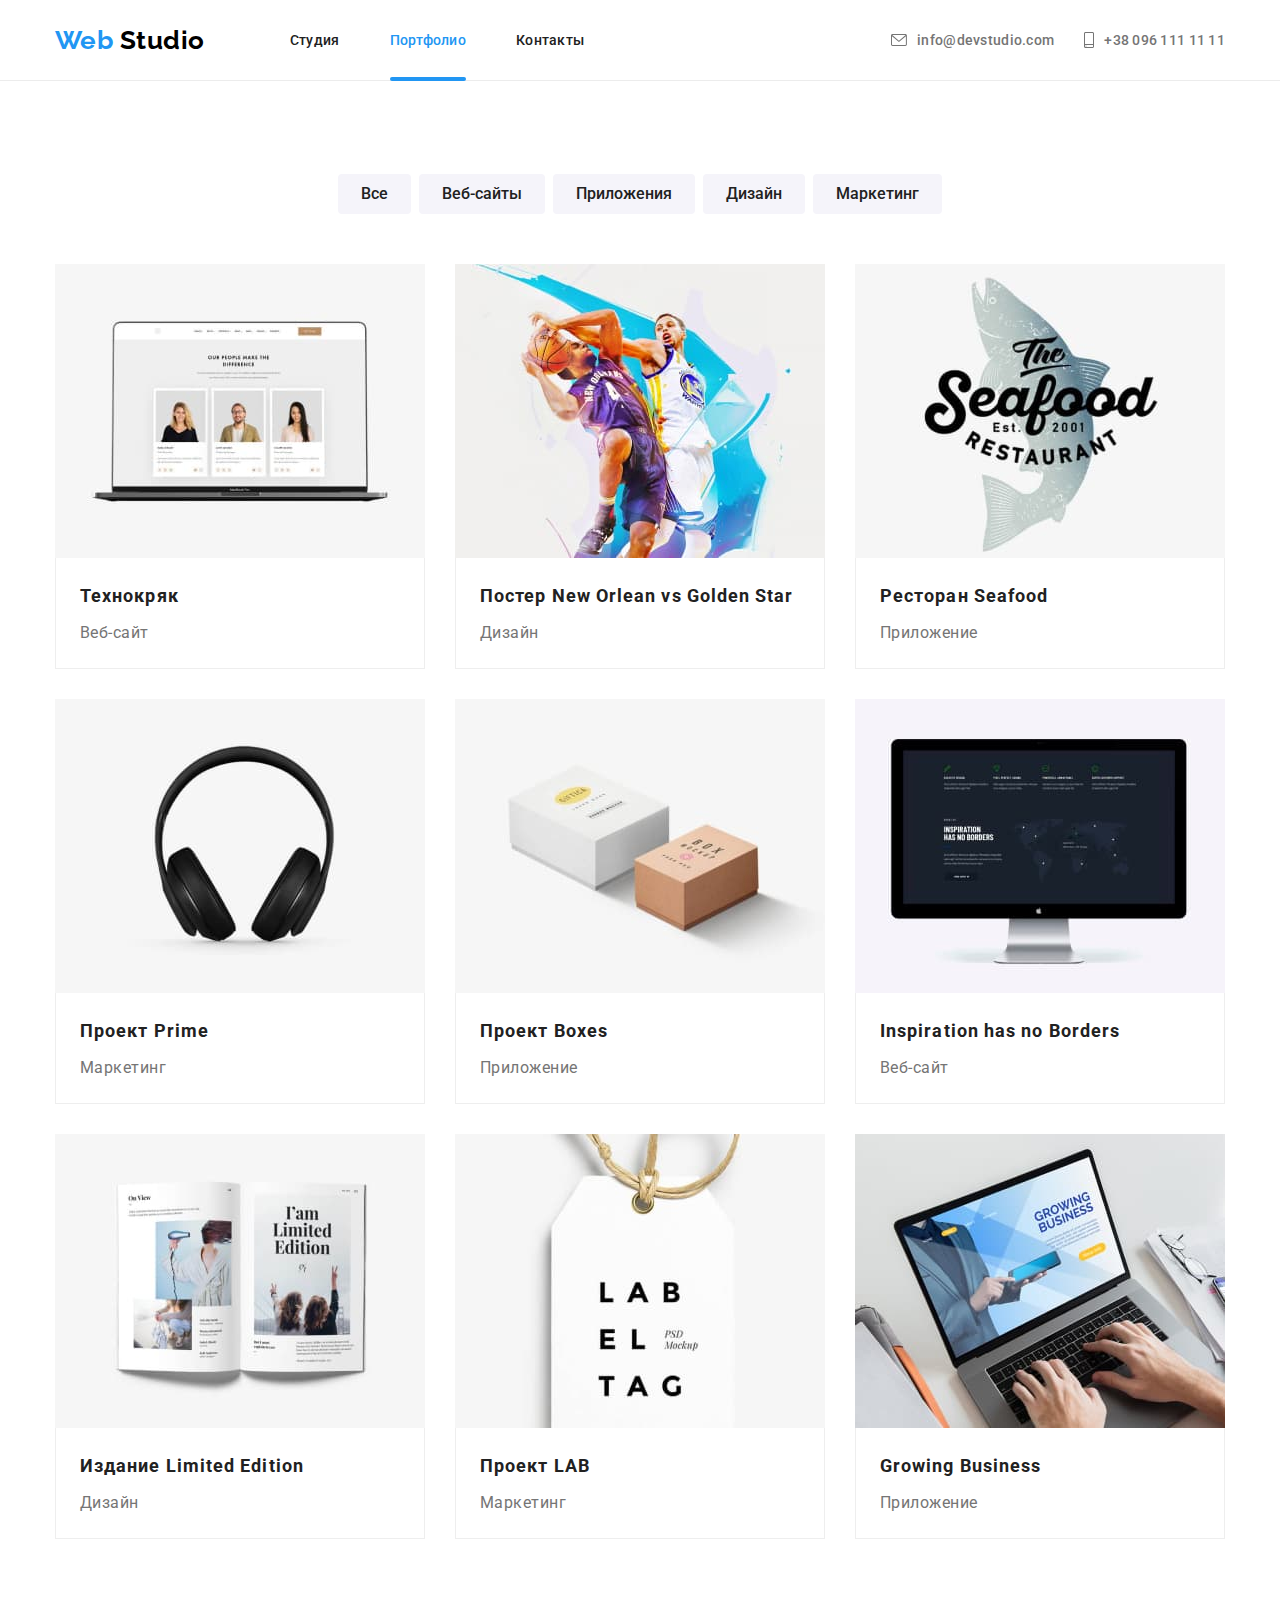
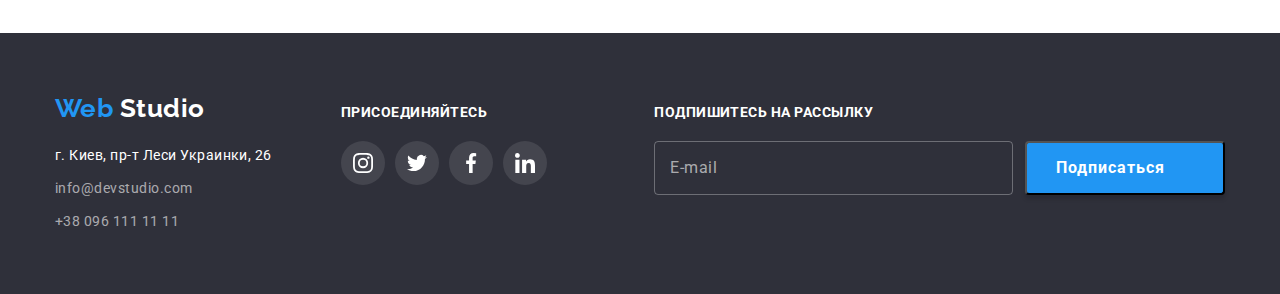
==== portfolio.html @ e3953357 "1" ====
<!DOCTYPE html>
<html lang="ru">
    <head>
        <meta charset="UTF-8" />
        <meta name="viewport" content="width=device-width, initial-scale=1.0" />
        <title>Portfolio</title>
        <link href="https://fonts.googleapis.com/css2?family=Raleway:wght@700&family=Roboto:wght@400;500;700;900&display=swap" rel="stylesheet" />
        <link rel="stylesheet" href="./css/normalize.css" />
        <link rel="stylesheet" href="./css/styles.css" />
        <link rel="stylesheet" href="./css/portfolio.css" />
    </head>
    <body>
        <header>
            <div class="container page-header">
                <nav class="header-nav">
                    <a href="./" class="logo"> <span>Web </span>Studio</a>
                    <ul class="site-nav list">
                        <li class="item"><a href="./index.html" class="link">Студия</a></li>
                        <li class="item"><a href="./portfolio.html" class="link current">Портфолио</a></li>
                        <li class="item"><a href="#" class="link">Контакты</a></li>
                    </ul>
                </nav>
                <ul class="contacts list">
                    <li class="contacts item">
                        <a href="mailto:info@devstudio.com" class="link" target="_blank" rel="noopener noreferrer">
                            <svg class="contacts-icon envelope">
                                <use href="./images/sprite.svg#icon-envelope"></use>
                            </svg>
                            info@devstudio.com
                        </a>
                    </li>
                    <li class="contacts item">
                        <a href="tel:+380961111111" class="link" target="_blank" rel="noopener noreferrer">
                            <svg class="contacts-icon smartphone">
                                <use href="./images/sprite.svg#icon-smartphone"></use>
                            </svg>
                            +38 096 111 11 11
                        </a>
                    </li>
                </ul>
            </div>
        </header>
        <main>
            <section class="portfolio container">
                <h1 hidden class="visually-hidden">Портфолио</h1>
                <!-- Фильтр -->
                <ul class="portfolio-filter list">
                    <li class="item"><button type="button" class="btn">Все</button></li>
                    <li class="item"><button type="button" class="btn">Веб-сайты</button></li>
                    <li class="item"><button type="button" class="btn">Приложения</button></li>
                    <li class="item"><button type="button" class="btn">Дизайн</button></li>
                    <li class="item"><button type="button" class="btn">Маркетинг</button></li>
                </ul>
                <!-- Карточки -->
                <ul class="portolio-list list">
                    <li class="portfolio-projects">
                        <a href="" target="_blank" rel="noopener noreferrer">
                            <div class="projects-thumb">
                                <img src="./images/project1.jpg" alt="Ноутбук" width="370" height="294" />
                                <p class="overlay">
                                    Технокряк это современная площадка распространения коронавируса. Компании используют эту платформу для цифрового шпионажа и атак на защищённые сервера конкурентов.
                                </p>
                            </div>
                            <div class="portfolio-projects-desc">
                                <h2 class="projects-title">Технокряк</h2>
                                <p class="projects-subtitle">Веб-сайт</p>
                            </div>
                        </a>
                    </li>
                    <li class="portfolio-projects">
                        <a href="" target="_blank" rel="noopener noreferrer">
                            <div class="projects-thumb">
                                <img src="./images/project2.jpg" alt="Постер Баскетбол" width="370" height="294" />
                                <p class="overlay">
                                    Технокряк это современная площадка распространения коронавируса. Компании используют эту платформу для цифрового шпионажа и атак на защищённые сервера конкурентов.
                                </p>
                            </div>
                            <div class="portfolio-projects-desc">
                                <h2 class="projects-title">Постер New Orlean vs Golden Star</h2>
                                <p class="projects-subtitle">Дизайн</p>
                            </div>
                        </a>
                    </li>
                    <li class="portfolio-projects">
                        <a href="" target="_blank" rel="noopener noreferrer">
                            <div class="projects-thumb">
                                <img src="./images/project3.jpg" alt="Рестран рыбный" width="370" height="294" />
                                <p class="overlay">
                                    Технокряк это современная площадка распространения коронавируса. Компании используют эту платформу для цифрового шпионажа и атак на защищённые сервера конкурентов.
                                </p>
                            </div>
                            <div class="portfolio-projects-desc">
                                <h2 class="projects-title">Ресторан Seafood</h2>
                                <p class="projects-subtitle">Приложение</p>
                            </div>
                        </a>
                    </li>
                    <li class="portfolio-projects">
                        <a href="" target="_blank" rel="noopener noreferrer">
                            <div class="projects-thumb">
                                <img src="./images/project4.jpg" alt="Наушники" width="370" height="294" />
                                <p class="overlay">
                                    Технокряк это современная площадка распространения коронавируса. Компании используют эту платформу для цифрового шпионажа и атак на защищённые сервера конкурентов.
                                </p>
                            </div>
                            <div class="portfolio-projects-desc">
                                <h2 class="projects-title">Проект Prime</h2>
                                <p class="projects-subtitle">Маркетинг</p>
                            </div>
                        </a>
                    </li>
                    <li class="portfolio-projects">
                        <a href="" target="_blank" rel="noopener noreferrer">
                            <div class="projects-thumb">
                                <img src="./images/project5.jpg" alt="Две коробки" width="370" height="294" />
                                <p class="overlay">
                                    Технокряк это современная площадка распространения коронавируса. Компании используют эту платформу для цифрового шпионажа и атак на защищённые сервера конкурентов.
                                </p>
                            </div>
                            <div class="portfolio-projects-desc">
                                <h2 class="projects-title">Проект Boxes</h2>
                                <p class="projects-subtitle">Приложение</p>
                            </div>
                        </a>
                    </li>
                    <li class="portfolio-projects">
                        <a href="" target="_blank" rel="noopener noreferrer">
                            <div class="projects-thumb">
                                <img src="./images/project6.jpg" alt="Монитор с темной заставкой" width="370" height="294" />
                                <p class="overlay">
                                    Технокряк это современная площадка распространения коронавируса. Компании используют эту платформу для цифрового шпионажа и атак на защищённые сервера конкурентов.
                                </p>
                            </div>
                            <div class="portfolio-projects-desc">
                                <h2 class="projects-title">Inspiration has no Borders</h2>
                                <p class="projects-subtitle">Веб-сайт</p>
                            </div>
                        </a>
                    </li>
                    <li class="portfolio-projects">
                        <a href="" target="_blank" rel="noopener noreferrer">
                            <div class="projects-thumb">
                                <img src="./images/project7.jpg" alt="Развернутая книга" width="370" height="294" />
                                <p class="overlay">
                                    Технокряк это современная площадка распространения коронавируса. Компании используют эту платформу для цифрового шпионажа и атак на защищённые сервера конкурентов.
                                </p>
                            </div>
                            <div class="portfolio-projects-desc">
                                <h2 class="projects-title">Издание Limited Edition</h2>
                                <p class="projects-subtitle">Дизайн</p>
                            </div>
                        </a>
                    </li>
                    <li class="portfolio-projects">
                        <a href="" target="_blank" rel="noopener noreferrer">
                            <div class="projects-thumb">
                                <img src="./images/project8.jpg" alt="Бирка" width="370" height="294" />
                                <p class="overlay">
                                    Технокряк это современная площадка распространения коронавируса. Компании используют эту платформу для цифрового шпионажа и атак на защищённые сервера конкурентов.
                                </p>
                            </div>
                            <div class="portfolio-projects-desc">
                                <h2 class="projects-title">Проект LAB</h2>
                                <p class="projects-subtitle">Маркетинг</p>
                            </div>
                        </a>
                    </li>
                    <li class="portfolio-projects">
                        <a href="" target="_blank" rel="noopener noreferrer">
                            <div class="projects-thumb">
                                <img src="./images/project9.jpg" alt="Ноутбук" width="370" height="294" />
                                <p class="overlay">
                                    Технокряк это современная площадка распространения коронавируса. Компании используют эту платформу для цифрового шпионажа и атак на защищённые сервера конкурентов.
                                </p>
                            </div>
                            <div class="portfolio-projects-desc">
                                <h2 class="projects-title">Growing Business</h2>
                                <p class="projects-subtitle">Приложение</p>
                            </div>
                        </a>
                    </li>
                </ul>
            </section>
        </main>

        <!-- Футер -->
        <footer class="footer">
            <div class="footer-flexbox container">
                <div class="footer-block-contacts">
                    <div class="footer-address-contacts">
                        <a href="./" class="logo logo-footer"> <span>Web </span>Studio</a>
                        <address class="address">
                            <ul class="list">
                                <li class="address-item">г. Киев, пр-т Леси Украинки, 26</li>
                                <li class="address-contacts">
                                    <a href="mailto:info@devstudio.com" class="link" target="_blank" rel="noopener noreferrer">
                                        info@devstudio.com
                                    </a>
                                </li>
                                <li class="address-contacts">
                                    <a href="tel:+380961111111" class="link" target="_blank" rel="noopener noreferrer">
                                        +38 096 111 11 11
                                    </a>
                                </li>
                            </ul>
                        </address>
                    </div>
                    <div class="footer-social-contacts">
                        <p>
                            <b class="call-to-activity">Присоединяйтесь</b>
                        </p>
                        <ul class="footer-social-icons-list list">
                            <li class="footer-social-icons-item">
                                <a href="#" class="footer-social-icons-link" target="_blank" rel="noopener noreferrer" aria-label="ссылка на Инстаграм">
                                    <svg class="footer-social-icon" width="20" height="20">
                                        <use href="./images/sprite.svg#icon-instagram"></use>
                                    </svg>
                                </a>
                            </li>
                            <li class="footer-social-icons-item">
                                <a href="#" class="footer-social-icons-link" target="_blank" rel="noopener norefferer" aria-label="ссылка на Твиттер">
                                    <svg class="footer-social-icon" width="20" height="20">
                                        <use href="./images/sprite.svg#icon-twitter"></use>
                                    </svg>
                                </a>
                            </li>
                            <li class="footer-social-icons-item">
                                <a href="#" class="footer-social-icons-link" target="_blank" rel="noopener norefferer" aria-label="ссылка на Фейсбук">
                                    <svg class="footer-social-icon" width="20" height="20">
                                        <use href="./images/sprite.svg#icon-facebook"></use>
                                    </svg>
                                </a>
                            </li>
                            <li class="footer-social-icons-item">
                                <a href="#" class="footer-social-icons-link" target="_blank" rel="noopener norefferer" aria-label="ссылка на Линкэдин">
                                    <svg class="footer-social-icon" width="20" height="20">
                                        <use href="./images/sprite.svg#icon-linkedin"></use>
                                    </svg>
                                </a>
                            </li>
                        </ul>
                    </div>
                </div>
                <div class="footer-form">
                    <p>
                        <b class="call-to-activity">Подпишитесь на рассылку</b>
                    </p>
                    <div class="input-form">
                        <div class="email-input">E-mail</div>
                        <button type="button" class="btn-footer">Подписаться</button>
                    </div>
                </div>
            </div>
        </footer>
    </body>
</html>
---- css/styles.css ----
:root {
    --primary-title-color: #212121;
    --primary-text-color: #757575;
    --accept-color: #2196f3;
    --white-color: #ffffff;
    --black-color: #000000;
    --footer-bg-color: #2f303a;
    --footer-text-color: rgba(255, 255, 255, 0.6);
}

html {
    box-sizing: border-box;
}

*,
*::before,
*::after {
    box-sizing: inherit;
}

body {
    font-family: 'Roboto', sans-serif;
    letter-spacing: 0.03em;
}

/* Утилиты */
a {
    display: block;
    text-decoration: none;
}

address {
    font-style: normal;
}

img {
    display: block;
}

.list {
    list-style: none;
    padding: 0;
    margin: 0;
}

.container {
    width: 1200px;
    margin-right: auto;
    margin-left: auto;
    padding-right: 15px;
    padding-left: 15px;
}

.visually-hidden {
    position: absolute !important;
    clip: rect(1px 1px 1px 1px);
    clip: rect(1px, 1px, 1px, 1px);
    padding: 0 !important;
    border: 0 !important;
    height: 1px !important;
    width: 1px !important;
    overflow: hidden;
}

/* Header */

header {
    border-bottom: 1px solid #ececec;
}

.page-header {
    display: flex;
    align-items: center;
}

.header-nav {
    display: flex;
    align-items: center;
}

.logo {
    font-family: 'Raleway', sans-serif;
    font-weight: 700;
    font-size: 26px;
    line-height: 1.192;
    color: var(--black-color);
}

.logo span {
    color: var(--accept-color);
}

.site-nav {
    display: flex;
    margin-left: 85px;
}

.site-nav .item:not(:last-child) {
    margin-right: 50px;
}

.site-nav .link {
    padding-top: 32px;
    padding-bottom: 32px;

    font-weight: 500;
    font-size: 14px;
    line-height: 1.143;
    letter-spacing: 0.02em;
    color: var(--primary-title-color);

    transition: color 250ms cubic-bezier(0.4, 0, 0.2, 1);
}

.site-nav .current {
    position: relative;
    color: var(--accept-color);
}

.site-nav .current::after {
    position: absolute;
    bottom: -1px;
    display: block;
    content: ' ';
    border-radius: 2px;
    width: 100%;
    height: 4px;
    background: var(--accept-color);
}

.site-nav .link:hover,
.site-nav .link:focus {
    color: var(--accept-color);
}

.contacts {
    display: flex;
    margin-left: auto;
}

.contacts .item + .item {
    margin-left: 30px;
}

.contacts .link {
    display: flex;
    align-items: center;
    font-weight: 500;
    font-size: 14px;
    line-height: 1.143;
    letter-spacing: 0.02em;
    color: #757575;

    transition: color 250ms cubic-bezier(0.4, 0, 0.2, 1);
}

.contacts-icon {
    margin-right: 10px;
    fill: currentColor;
}

.contacts-icon.envelope {
    width: 16px;
    height: 12px;
}

.contacts-icon.smartphone {
    width: 10px;
    height: 16px;
}

.contacts .link:hover,
.contacts .link:focus {
    color: var(--accept-color);
}

/* Футер */
.footer {
    background-color: #2f303a;
    color: var(--white-color);
}

.footer-flexbox {
    display: flex;
    justify-content: space-between;
    align-items: baseline;
    padding-top: 60px;
    padding-bottom: 60px;
}

.footer-block-contacts {
    display: flex;
    align-items: baseline;
}

.logo-footer {
    margin-bottom: 20px;
    color: var(--white-color);
}

.address > .list {
    font-weight: 400;
    font-size: 14px;
    line-height: 1.714;
}

.address-contacts .link {
    margin-top: 9px;
    color: var(--footer-text-color);

    transition: color 250ms cubic-bezier(0.4, 0, 0.2, 1);
}

.address-contacts .link:hover,
.address-contacts .link:focus {
    color: var(--accept-color);
}

.footer-social-contacts {
    margin-left: 69px;
}

.footer p {
    margin-top: 0;
    margin-bottom: 20px;
}

.call-to-activity {
    font-weight: 700;
    font-size: 14px;
    line-height: 1.143;
    text-transform: uppercase;
}

.footer-social-icons-list {
    display: flex;
    justify-content: center;
}
.footer-social-icons-link {
    display: flex;
    justify-content: center;
    align-items: center;
    width: 44px;
    height: 44px;
    border-radius: 50%;
    color: var(--white-color);
    background-color: rgba(255, 255, 255, 0.1);

    transition: background-color 250ms cubic-bezier(0.4, 0, 0.2, 1);
}

.footer-social-icons-item:not(:last-child) {
    margin-right: 10px;
}

.footer-social-icons-link:hover,
.footer-social-icons-link:focus {
    background-color: var(--accept-color);
}

.footer-social-icon {
    fill: currentColor;
}

.input-form {
    display: flex;
}

.email-input {
    display: flex;
    align-items: center;
    border-radius: 4px;
    padding: 15px 295px 16px 15px;
    margin-right: 12px;
    font-weight: 400;
    font-size: 16px;
    line-height: 1.25;
    color: var(--footer-text-color);
    border: 1px solid rgba(255, 255, 255, 0.3);
}

.btn-footer {
    display: flex;
    align-items: center;
    min-width: 200px;
    min-height: 50px;
    padding: 10px 28px 10px 29px;
    border-radius: 4px;

    font-weight: 700;
    font-size: 16px;
    line-height: 1.875;
    text-align: center;
    letter-spacing: 0.06em;
    color: var(--white-color);
    background: var(--accept-color);
    box-shadow: 0px 4px 4px rgba(0, 0, 0, 0.15);
    cursor: pointer;
}


.icon-logo-thumb {
    justify-content: center;
    align-items: center;
    fill: white;
    margin-left: 10px;
}
---- css/portfolio.css ----
.portfolio {
    margin-top: 93px;
    margin-bottom: 94px;
}

/* Фильтр */
.portfolio-filter {
    display: flex;
    justify-content: center;
    margin-bottom: 50px;
}

.portfolio-filter .item:not(:last-child) {
    margin-right: 8px;
}

.btn {
    border: 1px solid transparent;
    border-radius: 4px;
    padding: 6px 22px;

    font-weight: 500;
    font-size: 16px;
    line-height: 1.625;
    text-align: center;
    color: var(--primary-title-color);
    background-color: #f5f4fa;
    cursor: pointer;

    transition: color 250ms cubic-bezier(0.4, 0, 0.2, 1), background-color 250ms cubic-bezier(0.4, 0, 0.2, 1), box-shadow 250ms cubic-bezier(0.4, 0, 0.2, 1);
}

.btn:hover,
.btn:focus {
    background-color: var(--accept-color);
    color: var(--white-color);
    box-shadow: 0px 3px 1px rgba(0, 0, 0, 0.1), 0px 1px 2px rgba(0, 0, 0, 0.08), 0px 2px 2px rgba(0, 0, 0, 0.12);
}

/* Карточки */

img {
    display: block;
    max-width: 100%;
    height: auto;
}

.portolio-list {
    display: flex;
    flex-wrap: wrap;
}

.list > .portfolio-projects:not(:nth-child(3n)) {
    margin-right: 30px;
}

.list > .portfolio-projects:not(:nth-last-child(-n + 3)) {
    margin-bottom: 30px;
}

.portfolio-projects {
    width: 370px;

    transition: box-shadow 250ms cubic-bezier(0.4, 0, 0.2, 1);
}

.portfolio-projects:hover,
.portfolio-projects:focus {
    box-shadow: 0px 1px 1px rgba(0, 0, 0, 0.12), 0px 4px 4px rgba(0, 0, 0, 0.06), 1px 4px 6px rgba(0, 0, 0, 0.16);
}

.projects-thumb {
    position: relative;
    overflow: hidden;
}

.portfolio-projects-desc {
    padding: 20px 24px;
    background-color: var(--white-color);
    border-right: 1px solid #eeeeee;
    border-bottom: 1px solid #eeeeee;
    border-left: 1px solid #eeeeee;
}


.portfolio-projects h2 {
    margin-top: 0;
    margin-bottom: 4px;
}

.portfolio-projects p {
    margin-top: 0;
    margin-bottom: 0;
}


.projects-title {
    font-weight: 700;
    font-size: 18px;
    line-height: 2;
    letter-spacing: 0.06em;
    color: var(--primary-title-color);
}

.projects-subtitle {
    font-weight: 400;
    font-size: 16px;
    line-height: 1.875;
    color: var(--primary-text-color);
}

.portfolio-projects .overlay {
    position: absolute;
    top: 0;
    right: 0;
    bottom: 0;
    left: 0;
    transform: translateY(100%);

    padding: 63px 24px;
    font-weight: 400;
    font-size: 18px;
    line-height: 1.556;
    color: var(--white-color);
    background: rgba(33, 150, 243, 0.9);

    transition: transform 250ms cubic-bezier(0.4, 0, 0.2, 1);
}

.portfolio-projects:hover .overlay,
.portfolio-projects:focus .overlay {
    transform: translateY(0);
}
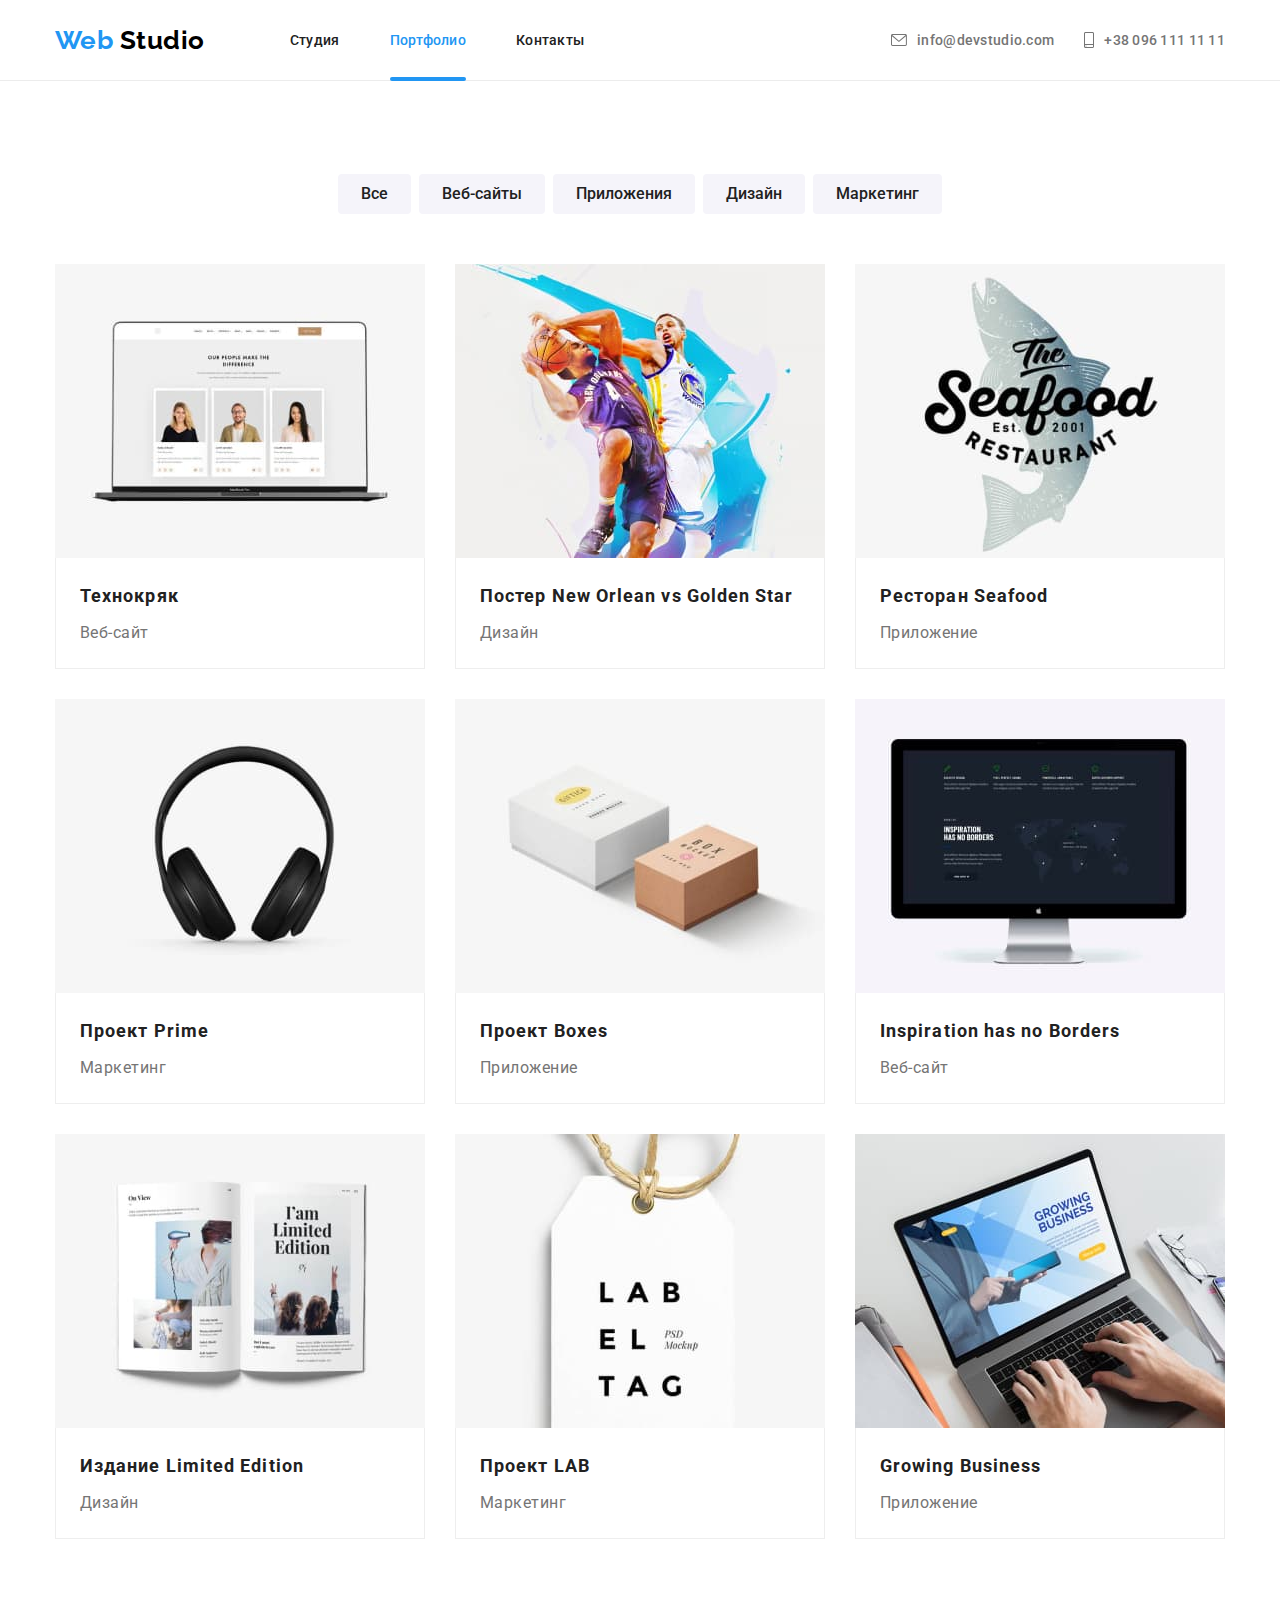
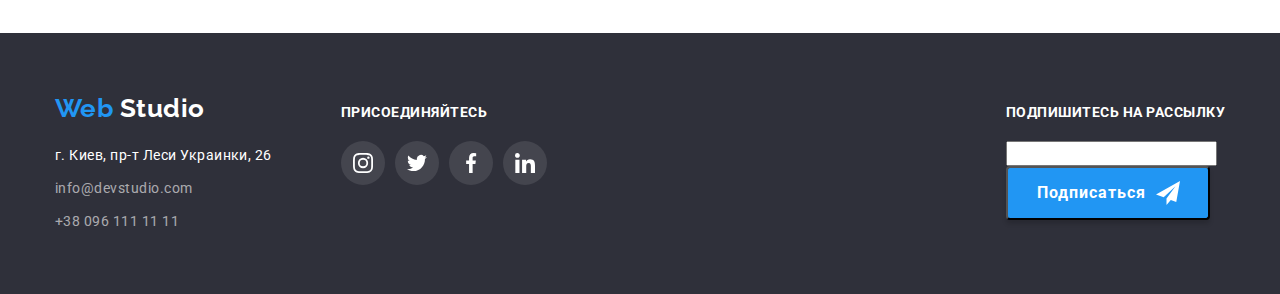
==== commit f45eec72: "1" ====
--- a/portfolio.html
+++ b/portfolio.html
@@ -8,6 +8,7 @@
         <link rel="stylesheet" href="./css/normalize.css" />
         <link rel="stylesheet" href="./css/styles.css" />
         <link rel="stylesheet" href="./css/portfolio.css" />
+        <link rel="stylesheet" href="./css/modal.css" />
     </head>
     <body>
         <header>
@@ -183,74 +184,89 @@
             </section>
         </main>
 
-        <!-- Футер -->
-        <footer class="footer">
-            <div class="footer-flexbox container">
-                <div class="footer-block-contacts">
-                    <div class="footer-address-contacts">
-                        <a href="./" class="logo logo-footer"> <span>Web </span>Studio</a>
-                        <address class="address">
-                            <ul class="list">
-                                <li class="address-item">г. Киев, пр-т Леси Украинки, 26</li>
-                                <li class="address-contacts">
-                                    <a href="mailto:info@devstudio.com" class="link" target="_blank" rel="noopener noreferrer">
-                                        info@devstudio.com
-                                    </a>
-                                </li>
-                                <li class="address-contacts">
-                                    <a href="tel:+380961111111" class="link" target="_blank" rel="noopener noreferrer">
-                                        +38 096 111 11 11
-                                    </a>
-                                </li>
-                            </ul>
-                        </address>
-                    </div>
-                    <div class="footer-social-contacts">
-                        <p>
-                            <b class="call-to-activity">Присоединяйтесь</b>
-                        </p>
-                        <ul class="footer-social-icons-list list">
-                            <li class="footer-social-icons-item">
-                                <a href="#" class="footer-social-icons-link" target="_blank" rel="noopener noreferrer" aria-label="ссылка на Инстаграм">
-                                    <svg class="footer-social-icon" width="20" height="20">
-                                        <use href="./images/sprite.svg#icon-instagram"></use>
-                                    </svg>
+    <!-- Футер -->
+
+    <footer class="footer">
+        <div class="footer-flexbox container">
+            <div class="footer-block-contacts">
+                <div class="footer-address-contacts">
+                    <a href="./" class="logo logo-footer"> <span>Web </span>Studio</a>
+                    <address class="address">
+                        <ul class="list">
+                            <li class="address-item">г. Киев, пр-т Леси Украинки, 26</li>
+                            <li class="address-contacts">
+                                <a href="mailto:info@devstudio.com" class="link" target="_blank"
+                                    rel="noopener noreferrer">
+                                    info@devstudio.com
                                 </a>
                             </li>
-                            <li class="footer-social-icons-item">
-                                <a href="#" class="footer-social-icons-link" target="_blank" rel="noopener norefferer" aria-label="ссылка на Твиттер">
-                                    <svg class="footer-social-icon" width="20" height="20">
-                                        <use href="./images/sprite.svg#icon-twitter"></use>
-                                    </svg>
-                                </a>
-                            </li>
-                            <li class="footer-social-icons-item">
-                                <a href="#" class="footer-social-icons-link" target="_blank" rel="noopener norefferer" aria-label="ссылка на Фейсбук">
-                                    <svg class="footer-social-icon" width="20" height="20">
-                                        <use href="./images/sprite.svg#icon-facebook"></use>
-                                    </svg>
-                                </a>
-                            </li>
-                            <li class="footer-social-icons-item">
-                                <a href="#" class="footer-social-icons-link" target="_blank" rel="noopener norefferer" aria-label="ссылка на Линкэдин">
-                                    <svg class="footer-social-icon" width="20" height="20">
-                                        <use href="./images/sprite.svg#icon-linkedin"></use>
-                                    </svg>
+                            <li class="address-contacts">
+                                <a href="tel:+380961111111" class="link" target="_blank" rel="noopener noreferrer">
+                                    +38 096 111 11 11
                                 </a>
                             </li>
                         </ul>
-                    </div>
+                    </address>
                 </div>
-                <div class="footer-form">
+                <div class="footer-social-contacts">
                     <p>
-                        <b class="call-to-activity">Подпишитесь на рассылку</b>
+                        <b class="call-to-activity">Присоединяйтесь</b>
                     </p>
-                    <div class="input-form">
-                        <div class="email-input">E-mail</div>
-                        <button type="button" class="btn-footer">Подписаться</button>
-                    </div>
+                    <ul class="footer-social-icons-list list">
+                        <li class="footer-social-icons-item">
+                            <a href="#" class="footer-social-icons-link" target="_blank" rel="noopener noreferrer"
+                                aria-label="ссылка на Инстаграм">
+                                <svg class="footer-social-icon" width="20" height="20">
+                                    <use href="./images/sprite.svg#icon-instagram"></use>
+                                </svg>
+                            </a>
+                        </li>
+                        <li class="footer-social-icons-item">
+                            <a href="#" class="footer-social-icons-link" target="_blank" rel="noopener norefferer"
+                                aria-label="ссылка на Твиттер">
+                                <svg class="footer-social-icon" width="20" height="20">
+                                    <use href="./images/sprite.svg#icon-twitter"></use>
+                                </svg>
+                            </a>
+                        </li>
+                        <li class="footer-social-icons-item">
+                            <a href="#" class="footer-social-icons-link" target="_blank" rel="noopener norefferer"
+                                aria-label="ссылка на Фейсбук">
+                                <svg class="footer-social-icon" width="20" height="20">
+                                    <use href="./images/sprite.svg#icon-facebook"></use>
+                                </svg>
+                            </a>
+                        </li>
+                        <li class="footer-social-icons-item">
+                            <a href="#" class="footer-social-icons-link" target="_blank" rel="noopener norefferer"
+                                aria-label="ссылка на Линкэдин">
+                                <svg class="footer-social-icon" width="20" height="20">
+                                    <use href="./images/sprite.svg#icon-linkedin"></use>
+                                </svg>
+                            </a>
+                        </li>
+                    </ul>
                 </div>
             </div>
-        </footer>
+            <div class="footer-form">
+                <p>
+                    <b class="call-to-activity">Подпишитесь на рассылку</b>
+                </p>
+                <div class="input-form">
+                    <form class="mail-form">
+                        <div class="input-container">
+
+                            <input class="form-input-mail" type="text" id="mail" placeholder="E-mail" />
+                        </div>
+                        <button type="submit" class="btn-footer">
+                            Подписаться<svg class="icon-logo-thumb" width="24" height="24">
+                                <use xlink:href="./images/symbol-defs.svg#icon-icon-send" />
+                            </svg>
+                        </button>
+                    </form>
+                </div>
+            </div>
+        </div>
+    </footer>
     </body>
 </html>
--- a/css/styles.css
+++ b/css/styles.css
@@ -16,8 +16,10 @@
 *,
 *::before,
 *::after {
+    /* outline: 1px solid red; */
     box-sizing: inherit;
 }
+
 
 body {
     font-family: 'Roboto', sans-serif;
--- a/css/modal.css
+++ b/css/modal.css
@@ -0,0 +1,292 @@
+/* модальное окно */
+.backdrop {
+    position: fixed;
+    left: 0;
+    right: 0;
+    top: 0;
+    bottom: 0;
+    background-color: rgba(0, 0, 0, 0.5);
+    transition: all 250ms linear;
+}
+
+.backdrop.is-hidden {
+    opacity: 0;
+    visibility: hidden;
+    pointer-events: none;
+    transition: all 250ms linear 250ms;
+}
+
+.modal {
+    padding: 40px;
+    border-radius: 4px;
+    position: absolute;
+    top: 50%;
+    left: 50%;
+    transform: translate(-50%, -50%) scale(1);
+    min-width: 528px;
+    background-color: var(--white-color);
+    transition: transform 250ms linear 150ms;
+    box-shadow: 0px 1px 3px rgba(0, 0, 0, 0.12),
+    0px 1px 1px rgba(0, 0, 0, 0.14),
+    0px 2px 1px rgba(0, 0, 0, 0.2);
+}
+
+.backdrop.is-hidden .modal {
+    transform: translateX(-50%) scale(0);
+    transition: transform 250ms linear 0s;
+}
+
+
+
+/* Заполнение модалки */
+
+.btn-modal {
+    outline: none;
+    
+    position: absolute;
+    top: 8px;
+    right: 8px;
+    display: flex;
+    justify-content: center;
+    align-items: center;
+    margin: 0;
+    padding: 0;
+    color: var(--primary-title-color);
+}
+
+.btn-modal:hover {
+    color: var(--accept-color);
+}
+
+.modal-icon {
+    fill: currentColor;
+}
+
+.section-title {
+    margin-bottom: 30px;
+    font-size: 20px;
+    letter-spacing: 0.03em;
+}
+
+
+.btn-modal-push {
+    position: relative;
+    left: 50%;
+    transform: translate(-50%, 0);
+    width: 200px;
+    height: 50px;
+    border: 0 solid transparent;
+    color: var(--white-color);
+    background-color: var(--accept-color);
+    transition: color 250ms cubic-bezier(0.4, 0, 0.2, 1),
+        background-color 250ms cubic-bezier(0.4, 0, 0.2, 1);
+    border-radius: 4px;
+    cursor: pointer;
+    margin-bottom: 0;
+    padding: 0;
+}
+
+.modal-title-box {
+    display: flex;
+    flex-direction: column;
+    margin: 0 auto;
+}
+
+.contact-form-massage {
+
+    padding: 12px 16px;
+    width: 100%;
+    height: 120px;
+
+    background: #FFFFFF;
+    border-radius: 4px;
+    resize: none;
+    border: 1px solid rgba(33, 33, 33, 0.2);
+    box-sizing: border-box;
+    outline: none;
+}
+
+
+.form-input-mail::-webkit-input-placeholder {
+    font-family: Roboto;
+    font-style: normal;
+    font-weight: normal;
+    font-size: 16px;
+    line-height: 20px;
+    /* identical to box height, or 125% */
+
+    display: flex;
+    align-items: center;
+    letter-spacing: 0.03em;
+
+    color: rgba(255, 255, 255, 0.6);
+}
+
+.form-input-mail::-moz-placeholder {
+    font-family: Roboto;
+    font-style: normal;
+    font-weight: normal;
+    font-size: 16px;
+    line-height: 20px;
+    /* identical to box height, or 125% */
+
+    display: flex;
+    align-items: center;
+    letter-spacing: 0.03em;
+
+    color: rgba(255, 255, 255, 0.6);
+}
+
+.form-input-mail:-moz-placeholder {
+    font-family: Roboto;
+    font-style: normal;
+    font-weight: normal;
+    font-size: 16px;
+    line-height: 20px;
+    /* identical to box height, or 125% */
+
+    display: flex;
+    align-items: center;
+    letter-spacing: 0.03em;
+
+    color: rgba(255, 255, 255, 0.6);
+}
+
+.form-input-mail:-ms-input-placeholder,
+::-webkit-input-placeholder,
+::-moz-placeholder,
+:-moz-placeholder,
+:-ms-input-placeholder {
+    font-family: Roboto;
+    font-style: normal;
+    font-weight: normal;
+    font-size: 16px;
+    line-height: 20px;
+    display: flex;
+    align-items: center;
+    letter-spacing: 0.03em;
+    color: rgba(255, 255, 255, 0.6);
+}
+
+.contact-form-text {
+    padding-left: 42px;
+    width: 100%;
+    height: 40px;
+    background: #FFFFFF;
+    border-radius: 4px;
+    resize: none;
+    border: 1px solid rgba(33, 33, 33, 0.2);
+    box-sizing: border-box;
+    outline: none;
+}
+
+.text-dec-label {
+    position: absolute;
+    font-family: Roboto;
+    font-style: normal;
+    font-weight: normal;
+    font-size: 12px;
+    line-height: 14px;
+    letter-spacing: 0.01em;
+    color: #757575;
+    transform: translateY(-100%);
+    top: -4px;
+}
+
+.accept-text-desc {
+    display: inline;
+    font-family: Roboto;
+    font-style: normal;
+    font-weight: normal;
+    font-size: 14px;
+    line-height: 13px;
+    letter-spacing: 0.03em;
+    border-bottom: 2px solid #188CE8;
+    color: var(--accept-color);
+}
+
+.confirmation {
+    justify-content: center;
+    display: flex;
+    align-items: center;
+}
+
+.confirmation-title {
+    font-family: Roboto;
+    font-style: normal;
+    font-weight: normal;
+    font-size: 14px;
+    line-height: 24px;
+    letter-spacing: 0.03em;
+    color: #757575;
+}
+
+.icon-form-input {
+    top: 11px;
+    left: 12px;
+    position: absolute;
+    width: 18px;
+    height: 18px;
+    justify-content: center;
+    align-items: center;
+    fill: #212121;
+}
+
+.modal-form-field {
+    max-height: 120px;
+    position: relative;
+}
+
+.modal-form-field:not(:nth-child(4)) {
+    margin-bottom: 28px;
+    position: relative;
+}
+
+.modal-form-confirmation {
+    margin-top: 20px;
+    margin-bottom: 30px;
+    position: relative;
+}
+
+
+
+.contact-form-text:hover,
+.contact-form-text:focus {
+    border-color: #2196F3;
+}
+
+.contact-form-massage:hover,
+.contact-form-massage:focus {
+    border-color: #2196F3;
+}
+
+.modal-form-field:hover,
+.modal-form-field:focus {
+    color: #2196F3;
+}
+
+
+.contact-form-text:focus~.icon-form-input,
+.contact-form-text:hover~.icon-form-input {
+    fill: #2196F3;
+}
+
+
+
+.confirmation::before {
+    content: "";
+    width: 16px;
+    height: 15px;
+    background: url(../images/vector-box.svg);
+    margin-right: 7px;
+}
+
+
+.contact-form-input:checked+.confirmation::before {
+    background-image: url(../images/icon-check.svg);
+}
+
+.contact-form-input:checked+.confirmation .confirmation-title {
+    color: #2196F3;
+    
+}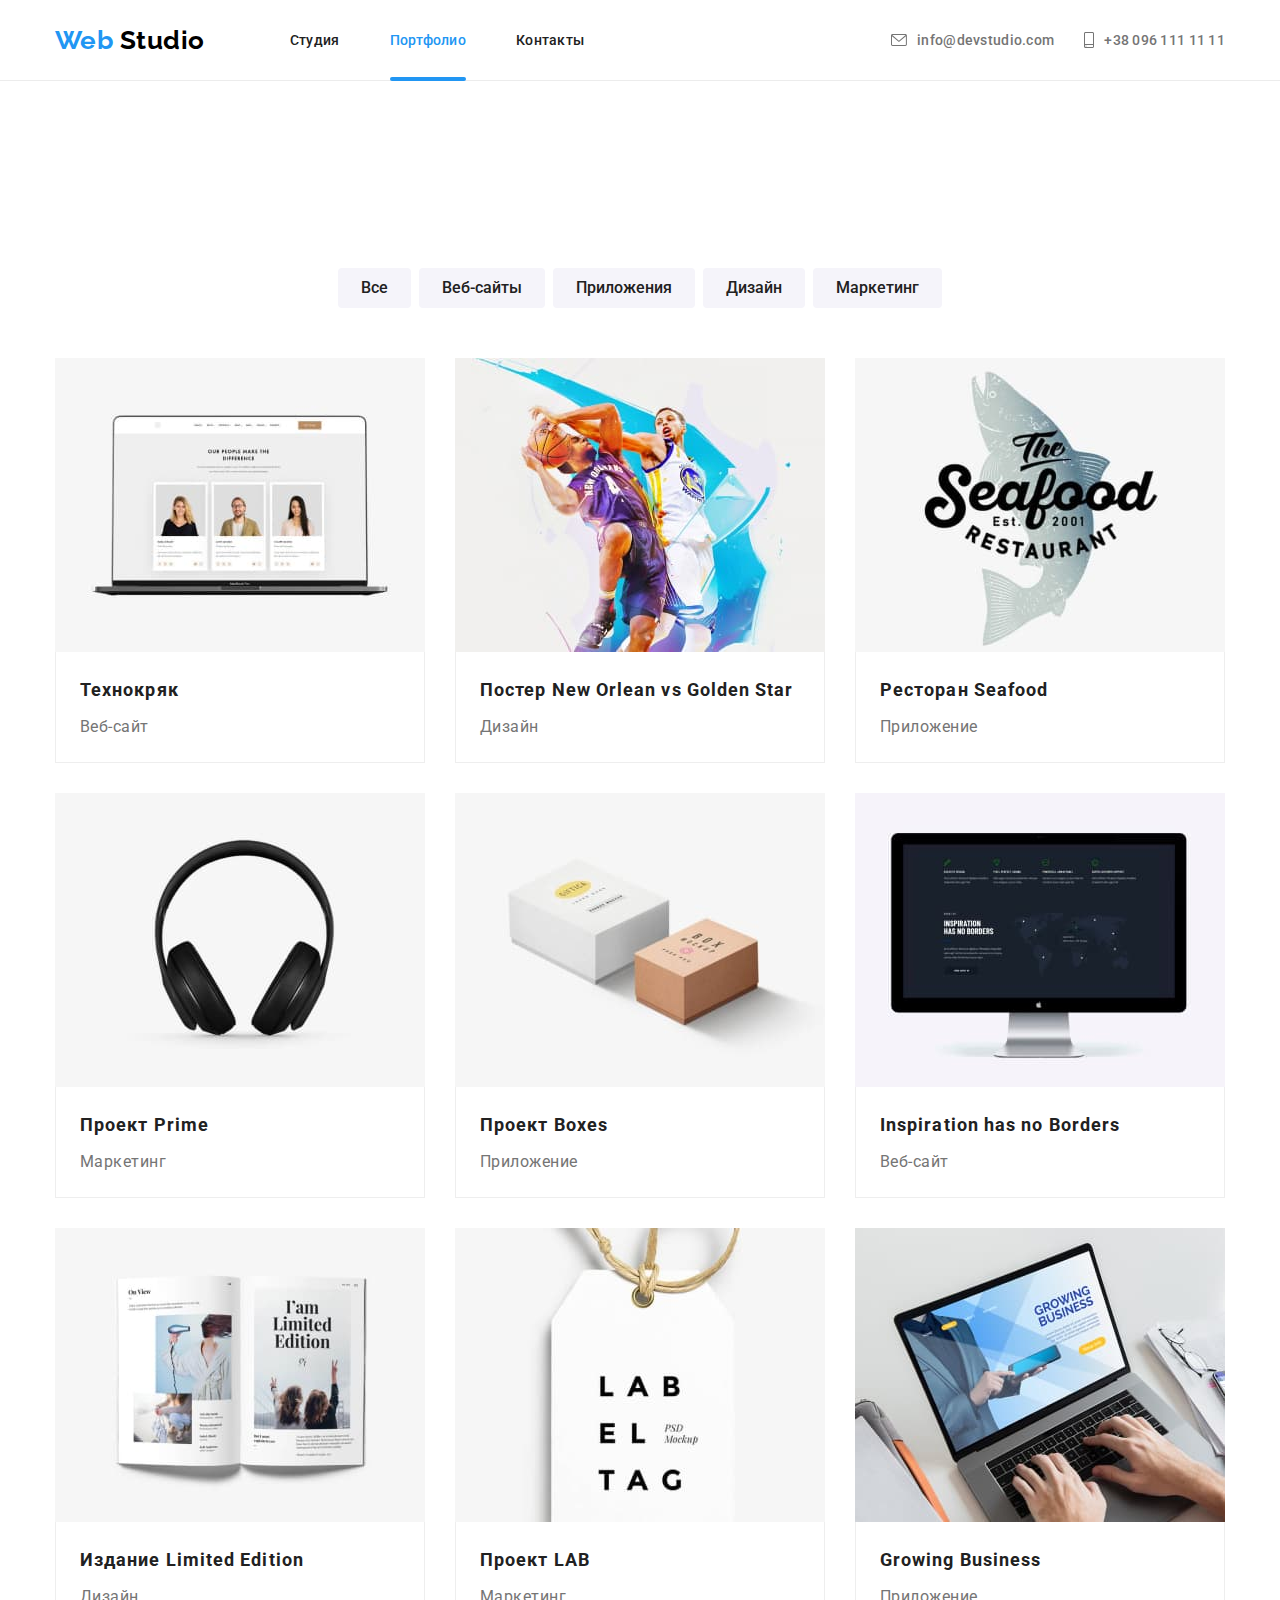
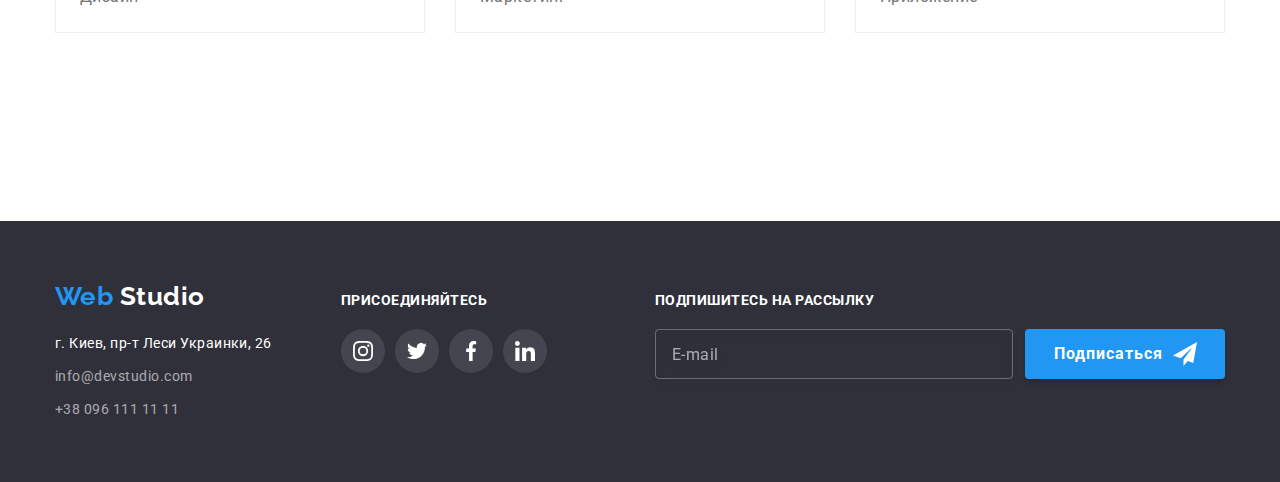
==== commit 9b8d3754: "1" ====
--- a/portfolio.html
+++ b/portfolio.html
@@ -9,6 +9,7 @@
         <link rel="stylesheet" href="./css/styles.css" />
         <link rel="stylesheet" href="./css/portfolio.css" />
         <link rel="stylesheet" href="./css/modal.css" />
+        <link rel="stylesheet" href="./css/studio.css" />
     </head>
     <body>
         <header>
--- a/css/studio.css
+++ b/css/studio.css
@@ -0,0 +1,343 @@
+section {
+    padding-top: 94px;
+    padding-bottom: 94px;
+}
+
+/* Секция героя */
+.hero {
+    display: flex;
+    max-width: 1600px;
+    min-height: 600px;
+    margin-left: auto;
+    margin-right: auto;
+
+    background-color: #c4c4c4;
+    background-image: linear-gradient(to right, rgba(47, 48, 58, 0.4), rgba(47, 48, 58, 0.4)), url(../images/hero-img.jpg);
+    background-repeat: no-repeat;
+    background-position: center;
+    background-size: cover;
+}
+
+.hero-container {
+    display: flex;
+    flex-wrap: wrap;
+    justify-content: center;
+    max-width: 696px;
+    margin: auto;
+}
+
+.hero-title {
+    margin-top: 0;
+    margin-bottom: 30px;
+
+    font-weight: 900;
+    font-size: 44px;
+    line-height: 1.364;
+    letter-spacing: 0.06em;
+    text-align: center;
+    text-transform: uppercase;
+    color: var(--white-color);
+}
+
+.btn-main {
+    border-radius: 4px;
+    border: 0 solid transparent;
+    min-width: 200px;
+    padding: 10px 32px;
+
+    font-weight: 700;
+    font-size: 16px;
+    line-height: 1.875;
+
+    letter-spacing: 0.06em;
+    color: var(--white-color);
+    background-color: var(--accept-color);
+    box-shadow: 0px 4px 4px rgba(0, 0, 0, 0.15);
+    cursor: pointer;
+
+    transition: color 250ms cubic-bezier(0.4, 0, 0.2, 1), background-color 250ms cubic-bezier(0.4, 0, 0.2, 1);
+}
+
+.btn-main:hover,
+.btn-main:focus {
+    color: var(--accept-color);
+    background-color: var(--white-color);
+}
+
+/* Заголовки секций */
+.section-title {
+    margin-top: 0;
+    margin-bottom: 50px;
+    font-weight: bold;
+    font-size: 36px;
+    line-height: 1.167;
+    text-align: center;
+    color: var(--primary-title-color);
+}
+
+/* Преимущества */
+
+section.no-padding {
+    padding-bottom: 0;
+}
+
+.features-list {
+    display: flex;
+}
+
+.features-list > .features-item {
+    width: calc((100% -90px) / 4);
+}
+
+.features-list > .features-item:not(:last-child) {
+    margin-right: 30px;
+}
+
+.features-icon-bg {
+    display: flex;
+    justify-content: center;
+    align-items: center;
+    width: 270px;
+    height: 120px;
+    background-color: #f5f4fa;
+    border-radius: 4px;
+}
+
+.features-icon {
+    width: 70px;
+    height: 70px;
+}
+
+.features-title {
+    margin-top: 30px;
+    margin-bottom: 10px;
+
+    font-weight: 700;
+    font-size: 14px;
+    line-height: 1.143;
+    text-transform: uppercase;
+    color: var(--primary-title-color);
+}
+
+.features p {
+    margin: 0;
+    font-weight: 400;
+    font-size: 14px;
+    line-height: 1.714;
+    color: var(--primary-text-color);
+}
+
+/* Чем мы занимаемся */
+.services-list {
+    display: flex;
+    flex-wrap: wrap;
+}
+
+.services-list .flex-element {
+    width: calc((100% - 60px) / 3);
+}
+
+.services-list .flex-element:not(:nth-child(3n)) {
+    margin-right: 30px;
+}
+
+.services-list .flex-element {
+    position: relative;
+}
+
+.services-list h3 {
+    position: absolute;
+    bottom: 0;
+    margin: 0;
+    padding-top: 27px;
+    padding-bottom: 27px;
+    font-weight: 700;
+    font-size: 14px;
+    line-height: 1.143;
+    text-align: center;
+    text-transform: uppercase;
+
+    width: 100%;
+    height: 70px;
+    color: var(--white-color);
+    background: rgba(47, 48, 58, 0.8);
+}
+
+/* Наша команда */
+.team {
+    background-color: #f5f4fa;
+}
+
+.team-list {
+    display: flex;
+    flex-wrap: wrap;
+}
+
+.team-card {
+    width: calc((100% - 90px) / 4);
+    border-radius: 0px 0px 4px 4px;
+    background-color: var(--white-color);
+    box-shadow: 0px 1px 3px rgba(0, 0, 0, 0.12), 0px 1px 1px rgba(0, 0, 0, 0.14), 0px 2px 1px rgba(0, 0, 0, 0.2);
+}
+
+.team-list .team-card:not(:nth-child(4n)) {
+    margin-right: 30px;
+}
+
+.team-main-info {
+    padding-top: 30px;
+    padding-bottom: 24px;
+}
+
+.team h3 {
+    margin-top: 0;
+    margin-bottom: 10px;
+
+    font-weight: 500;
+    font-size: 16px;
+    line-height: 1.187;
+    text-align: center;
+    color: var(--primary-title-color);
+}
+
+.team p {
+    margin-top: 0;
+    margin-bottom: 16px;
+
+    font-weight: 400;
+    font-size: 16px;
+    line-height: 1.187;
+    text-align: center;
+    color: var(--primary-text-color);
+}
+
+.social-icons-list {
+    display: flex;
+    justify-content: center;
+}
+.social-icons-link {
+    display: flex;
+    justify-content: center;
+    align-items: center;
+    width: 44px;
+    height: 44px;
+    border-radius: 50%;
+    color: #afb1b8;
+    background-color: transparent;
+
+    transition: color 250ms cubic-bezier(0.4, 0, 0.2, 1), background-color 250ms cubic-bezier(0.4, 0, 0.2, 1);
+}
+
+.social-icons-item:not(:last-child) {
+    margin-right: 10px;
+}
+
+.social-icons-link:hover,
+.social-icons-link:focus {
+    color: var(--white-color);
+    background-color: var(--accept-color);
+}
+
+.social-icon {
+    fill: currentColor;
+}
+
+/* Наши клиенты */
+
+.clients-list {
+    display: flex;
+}
+
+.clients-list .clients-item {
+    width: calc((100% - 150px) / 6);
+}
+
+.clients-list .clients-item:not(:nth-child(6n)) {
+    margin-right: 30px;
+}
+
+.clients-link {
+    display: flex;
+    justify-content: center;
+    align-items: center;
+    width: 170px;
+    height: 90px;
+
+    border: 1px solid #afb1b8;
+    box-sizing: border-box;
+    border-radius: 4px;
+    color: #afb1b8;
+
+    transition: color 250ms cubic-bezier(0.4, 0, 0.2, 1), background-color 250ms cubic-bezier(0.4, 0, 0.2, 1);
+}
+
+.clients-icon {
+    fill: currentColor;
+}
+
+.clients-link:hover,
+.clients-link:focus {
+    border-color: var(--accept-color);
+    color: var(--accept-color);
+}
+
+/* кнопка подписаться - футер */
+
+
+.btn-modal {
+    width: 30px;
+    height: 30px;
+    margin-top: 8px;
+    margin-right: 8px;
+    background-color: var(--white-color);
+    border: 1px solid rgba(0, 0, 0, 0.1);
+    box-sizing: border-box;
+    border-radius: 50%;
+    cursor: pointer;
+}
+
+
+.form-input-label {
+
+    display: flex;
+    position: absolute;
+    color: rgba(255, 255, 255, 0.6);
+    top: 50%;
+    left: 16px;
+    transform: translateY(-50%);
+
+}
+
+.mail-form {
+    display: flex;
+}
+
+.input-container {
+    display: flex;
+    position: relative;
+    justify-content: center;
+    margin-right: 12px;
+}
+
+.form-input-mail {
+    color: white;
+    padding: 15px 0 15px 16px;
+    background-color: transparent;
+    border: 1px solid rgba(255, 255, 255, 0.3);
+    box-sizing: border-box;
+    filter: drop-shadow(0px 4px 4px rgba(0, 0, 0, 0.15));
+    border-radius: 4px;
+    width: 358px;
+    height: 50px;
+}
+
+.btn-footer {
+    border: 0 solid transparent;
+    background-color: var(--accept-color);
+    transition: color 250ms cubic-bezier(0.4, 0, 0.2, 1),
+        background-color 250ms cubic-bezier(0.4, 0, 0.2, 1);
+}
+
+.form-input-mail:focus + form-input-label {
+    opacity: 0;
+}